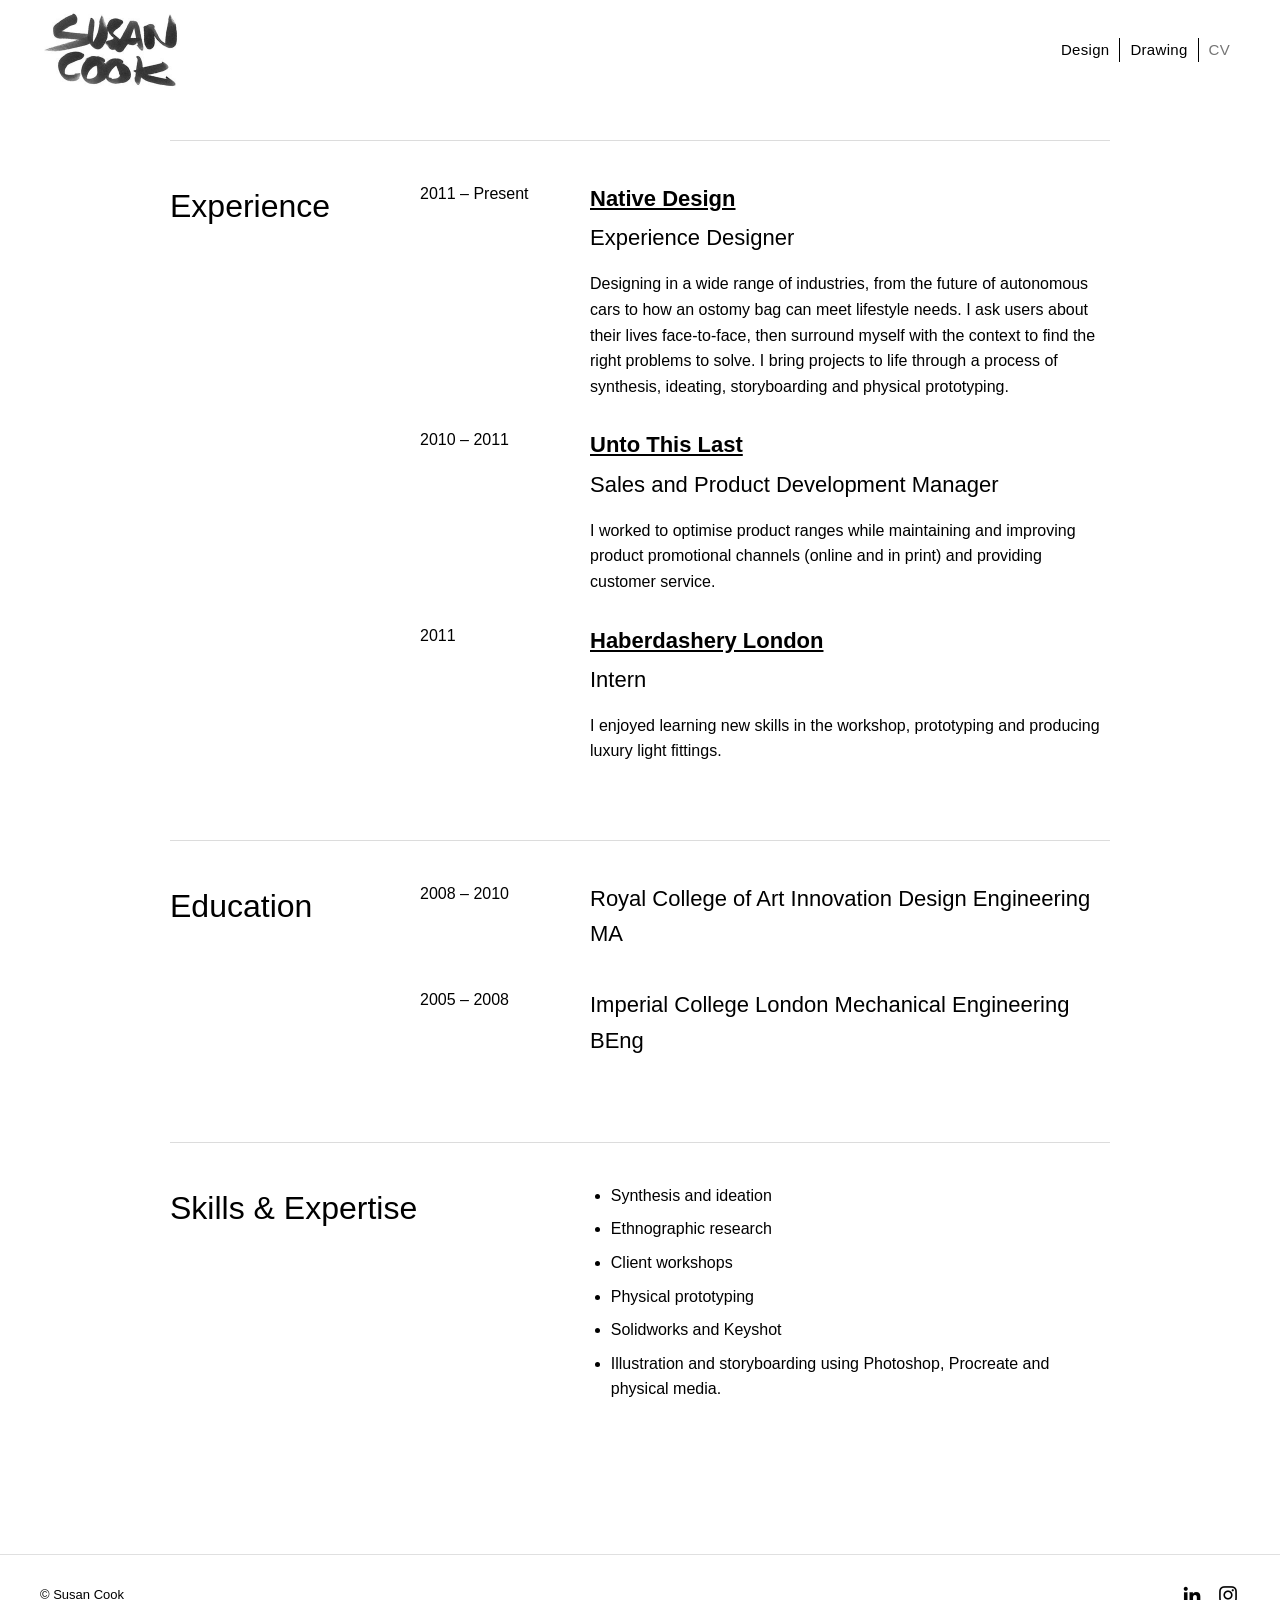
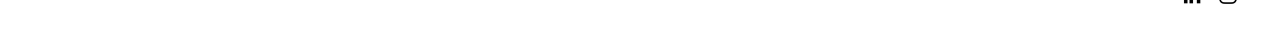
==== cv.html @ d1df6738 "Asset and code initial commit" ====
<!DOCTYPE html>
<html lang="en">
<head>
  <meta charset="UTF-8">
  <meta name="viewport" content="width=device-width, initial-scale=1">
  <title>CV | Susan Cook</title>
  <meta name="description" content="CV — Susan Cook, Experience Designer">
  <link rel="stylesheet" href="assets/css/style.css">
  <link rel="icon" href="assets/images/logo.jpeg" type="image/jpeg">
</head>
<body>
  <header class="site-header">
    <div class="header-inner">
      <a class="logo" href="index.html" aria-label="Susan Cook home">
        <img src="assets/images/logo.jpeg" alt="Susan Cook" width="147" height="80">
      </a>
      <nav aria-label="Main">
        <ul class="site-nav">
          <li><a href="design.html">Design</a></li>
          <li><a href="drawing.html">Drawing</a></li>
          <li><a class="active" href="cv.html">CV</a></li>
        </ul>
      </nav>
    </div>
  </header>

  <main>
    <div class="page-inner">
      <section class="cv-section">
        <h2>Experience</h2>

        <article class="cv-entry">
          <p class="dates">2011 – Present</p>
          <h3><a href="https://native.com/" target="_blank" rel="noopener noreferrer">Native Design</a> Experience Designer</h3>
          <p>Designing in a wide range of industries, from the future of autonomous cars to how an ostomy bag can meet lifestyle needs. I ask users about their lives face-to-face, then surround myself with the context to find the right problems to solve. I bring projects to life through a process of synthesis, ideating, storyboarding and physical prototyping.</p>
        </article>

        <article class="cv-entry">
          <p class="dates">2010 – 2011</p>
          <h3><a href="https://www.untothislast.co.uk/" target="_blank" rel="noopener noreferrer">Unto This Last</a> Sales and Product Development Manager</h3>
          <p>I worked to optimise product ranges while maintaining and improving product promotional channels (online and in print) and providing customer service.</p>
        </article>

        <article class="cv-entry">
          <p class="dates">2011</p>
          <h3><a href="https://www.haberdashery.com/" target="_blank" rel="noopener noreferrer">Haberdashery London</a> Intern</h3>
          <p>I enjoyed learning new skills in the workshop, prototyping and producing luxury light fittings.</p>
        </article>
      </section>

      <section class="cv-section">
        <h2>Education</h2>

        <article class="cv-entry">
          <p class="dates">2008 – 2010</p>
          <h3>Royal College of Art Innovation Design Engineering MA</h3>
        </article>

        <article class="cv-entry">
          <p class="dates">2005 – 2008</p>
          <h3>Imperial College London Mechanical Engineering BEng</h3>
        </article>
      </section>

      <section class="cv-section">
        <h2>Skills &amp; Expertise</h2>
        
        <article class="cv-entry">
          <p class="dates"></p>
          <p><ul class="cv-skills">
            <li>Synthesis and ideation</li>
            <li>Ethnographic research</li>
            <li>Client workshops</li>
            <li>Physical prototyping</li>
            <li>Solidworks and Keyshot</li>
            <li>Illustration and storyboarding using Photoshop, Procreate and physical media.</li>
          </ul></p>
        </article>

      </section>
    </div>
  </main>

  <footer class="site-footer">
    <hr class="footer-rule">
    <div class="footer-inner">
      <p class="copyright">&copy; Susan Cook</p>
      <ul class="social-links">
        <li>
          <a href="https://www.linkedin.com/in/susan-cook-65aa061a/" target="_blank" rel="noopener noreferrer" aria-label="LinkedIn">
            <img src="assets/images/icon-linkedin.png" alt="" width="24" height="24">
          </a>
        </li>
        <li>
          <a href="https://www.instagram.com/suekatcook/" target="_blank" rel="noopener noreferrer" aria-label="Instagram">
            <img src="assets/images/icon-instagram.png" alt="" width="24" height="24">
          </a>
        </li>
      </ul>
    </div>
  </footer>

  <script src="assets/js/main.js"></script>
</body>
</html>
---- assets/css/style.css ----
:root {
  --site-width: 980px;
  --text: #000000;
  --text-muted: #757575;
  --text-hover: #757575;
  --bg: #ffffff;
  --footer-bg: #ffffff;
  --line: #000000;
  --button-bg: #3b3b3b;
  --button-bg-hover: #757575;
  --button-text: #ffffff;
--font-heading: "Helvetica Neue", Helvetica, Arial, sans-serif;
  --font-body: "Helvetica Neue", Helvetica, Arial, sans-serif;
  --transition: 0.4s ease;
}

*,
*::before,
*::after {
  box-sizing: border-box;
}

html {
  scroll-behavior: smooth;
}

body {
  margin: 0;
  min-height: 100vh;
  display: flex;
  flex-direction: column;
  background: var(--bg);
  color: var(--text);
  font-family: var(--font-body);
  font-weight: 300; /* Applies the thinner typeface globally */
  font-size: 16px;
  line-height: 1.6;
}

/* Typography Updates */
body, .site-nav, .cv-section {
  font-family: var(--font-heading);
  font-weight: 300; 
}

.cv-section h2 {
  font-weight: 600; 
  font-size: 22px;
}

.cv-entry h3 {
  font-weight: 600;
  font-size: 18px;
}

img {
  max-width: 100%;
  height: auto;
  display: block;
}

a {
  color: inherit;
  text-decoration: none;
}

a:hover {
  color: var(--text-hover);
}

.site-header,
.site-footer {
  width: 100%;
}

.site-header {
  position: sticky;
  top: 0;
  z-index: 100;
  background: var(--bg);
}

.header-inner,
.footer-inner {
  width: 100%;
  margin: 0 auto;
  padding: 0 40px; 
}

.page-inner {
  width: min(100%, var(--site-width));
  margin: 0 auto;
  padding: 0 20px;
}

.site-nav {
  display: flex;
  align-items: center;
  list-style: none;
  margin: 0;
  padding: 0;
  font-family: var(--font-heading);
  font-size: 18px; /* Increased from 15px */
  font-weight: 100; /* Added thinner typeface */
  letter-spacing: 0.02em;
}

.header-inner {
  display: flex;
  align-items: center;
  justify-content: space-between;
  min-height: 100px;
}

.logo img {
  width: 147px;
  height: auto;
}

.site-nav {
  display: flex;
  align-items: center;
  list-style: none;
  margin: 0;
  padding: 0;
  font-family: var(--font-heading);
  font-size: 15px;
  letter-spacing: 0.02em;
}

.site-nav li + li {
  border-left: 1px solid var(--line);
}

.site-nav a {
  display: block;
  padding: 0 10px;
  transition: color var(--transition);
}

.site-nav a.active {
  color: var(--text-muted);
}

main {
  flex: 1;
}

.page-inner {
  padding-top: 40px;
  padding-bottom: 60px;
}

.site-footer {
  background: var(--footer-bg);
  margin-top: auto;
}

.footer-rule {
  border: 0;
  border-top: 1px solid #e0e0e0;
  margin: 0;
}

.footer-inner {
  display: flex;
  align-items: center;
  justify-content: space-between;
  gap: 20px;
  min-height: 80px;
  padding-top: 16px;
  padding-bottom: 16px;
}

.copyright {
  margin: 0;
  font-size: 13px;
  letter-spacing: normal;
}

.social-links {
  display: flex;
  gap: 12px;
  list-style: none;
  margin: 0;
  padding: 0;
}

.social-links a {
  display: block;
  width: 24px;
  height: 24px;
}

.social-links img {
  width: 24px;
  height: 24px;
  object-fit: cover;
}

/* Home */
.home-hero {
  display: flex;
  flex-direction: row;
  align-items: center;
  justify-content: center;
  gap: 60px;
  padding: 40px 20px 80px;
  max-width: 1000px;
  margin: 0 auto;
}

.hero-content {
  text-align: left;
}

.headshot {
  width: 400px;
  max-width: 40vw;
  aspect-ratio: 1;
  border-radius: 50%;
  object-fit: cover;
  margin-bottom: 0; /* Removed margin */
}

.home-hero h1 {
  font-family: var(--font-heading);
  font-size: 42px;
  font-weight: 100;
  line-height: 1.2;
  margin: 0 0 24px;
  max-width: 700px;
}

.home-hero .intro {
  max-width: 640px;
  margin: 0 0 16px;
  font-size: 16px;
}

.home-links {
  display: flex;
  flex-direction: row; /* Horizontal alignment */
  align-items: center;
  gap: 18px;
  margin-top: 36px;
}

.btn-link {
  display: inline-flex;
  align-items: center;
  justify-content: center;
  min-width: 120px; /* Reduced to fit side-by-side better */
  padding: 12px 28px;
  background: var(--button-bg);
  color: var(--button-text);
  font-family: var(--font-body);
  font-size: 15px;
  border-radius: 50px; /* Added rounded corners */
  transition: background-color var(--transition), color var(--transition);
}

.btn-link:hover {
  background: #e3a82b; /* Mustard yellow */
  color: var(--button-text);
}

.fade-rise {
  opacity: 0;
  transform: translateY(24px);
  transition: opacity 0.8s cubic-bezier(0.37, 0, 0.63, 1),
    transform 0.8s cubic-bezier(0.37, 0, 0.63, 1);
}

.fade-rise.is-visible {
  opacity: 1;
  transform: translateY(0);
}

/* Content pages */
.page-title {
  font-family: var(--font-heading);
  font-size: 28px;
  font-weight: 100;
  margin: 0 0 24px;
}

.lead {
  font-size: 18px;
  margin-bottom: 40px;
}

/* Design */
.design-section {
  display: grid;
  grid-template-columns: 1fr 1fr;
  gap: 40px;
  align-items: center; /* Changed from start to center */
  margin-bottom: 64px;
}

.design-section.reverse .design-copy {
  order: 2;
}

.design-section.reverse .design-gallery-wrap {
  order: 1;
}

.design-section h2 {
  display: inline-block;
  font-family: var(--font-heading);
  font-size: 28px;
  font-weight: 600;
  margin: 0 8px 8px 0;
}

.design-section h2::after {
  content: " |";
  font-weight: 300;
  color: #000;
}

.design-section h3 {
  display: inline-block;
  font-family: var(--font-body);
  font-size: 24px;
  font-weight: 300;
  margin: 0 0 16px;
  color: #333;
}

.design-section p {
  margin: 0 0 12px;
}

.design-gallery {
  position: relative;
  width: 100%;
  aspect-ratio: 1 / 1; /* Changed from 4 / 3 to make it square */
  overflow: hidden;
  background: #f5f5f5;
  cursor: pointer; 
}

.design-gallery img {
  position: absolute;
  inset: 0;
  width: 100%;
  height: 100%;
  object-fit: cover;
  opacity: 0;
  transition: opacity 2s ease-in-out;
}

.design-gallery img.active {
  opacity: 1;
}

.gallery-dots {
  position: absolute;
  bottom: 12px;
  left: 50%;
  transform: translateX(-50%);
  display: flex;
  gap: 8px;
  z-index: 2;
}

.gallery-dots button {
  width: 8px;
  height: 8px;
  border: 0;
  border-radius: 50%;
  padding: 0;
  background: rgba(255, 255, 255, 0.5);
  cursor: pointer;
}

.gallery-dots button.active {
  background: #ffffff;
}

.caption {
  position: absolute;
  bottom: 0;
  left: 0;
  width: 100%;
  padding: 24px 16px 12px;
  background: linear-gradient(to bottom, transparent, rgba(255, 255, 255, 0.9) 40%);
  color: #000;
  font-weight: bold;
  font-family: var(--font-body);
  z-index: 3;
  opacity: 0;
  transition: opacity 0.3s ease;
  pointer-events: none; /* Prevents caption from interfering with lightbox clicks */
}

.design-gallery:hover img.active + .caption {
  opacity: 1;
}

/* Drawing */
.drawing-grid {
  column-count: 4;
  column-gap: 16px;
  width: 100%;
}

.drawing-item {
  border: 0;
  padding: 0;
  background: none;
  cursor: zoom-in;
  width: 100%;
  margin-bottom: 16px;
  display: inline-block;
  break-inside: avoid; /* Prevents images from splitting across columns */
  transition: transform 0.2s ease, opacity 0.2s ease;
}

.drawing-item:hover {
  transform: scale(1.02);
  opacity: 0.8;
}

.drawing-item img {
  width: 100%;
  height: auto;
  border-radius: 4px; /* Optional: adds a slight rounding to match modern layouts */
}

/* CV */
/* CV Grid Layout */
.cv-section {
  display: grid;
  grid-template-columns: 250px 1fr;
  border-top: 1px solid #dcdcdc;
  padding-top: 40px;
  margin-bottom: 40px;
}

/* Force section titles to the left column */
.cv-section > h2 {
  grid-column: 1;
  margin: 0;
}

/* Force articles and skill lists to the right column */
.cv-section > article, 
.cv-section > ul {
  grid-column: 2;
}

/* Sub-grid to align dates and roles */
.cv-entry {
  display: grid;
  grid-template-columns: 150px 1fr;
  column-gap: 20px;
  row-gap: 8px;
  margin-bottom: 40px;
}

.cv-entry .dates {
  grid-column: 1;
  grid-row: 1;
  margin: 0;
  font-size: 14px;
}

.cv-entry h3 {
  font-weight: 300;
  font-size: 20px;
  margin: 0 0 8px;
  display: flex;
  flex-direction: column; /* Forces the link and text onto separate lines */
  gap: 4px;
}

.cv-entry p:not(.dates) {
  grid-column: 2;
  grid-row: 2;
  margin: 0;
}

.cv-section {
  margin-bottom: 48px;
}

.cv-section h2 {
  font-family: var(--font-heading);
  font-size: 32px;
  font-weight: 100;
  margin: 0 0 24px;
}

.cv-entry {
  margin-bottom: 28px;
}

.cv-entry .dates {
  margin: 0 0 4px;
  font-size: 16px;
}

.cv-entry h3 {
  font-size: 22px;
  font-weight: normal;
  margin: 0 0 8px;
}

.cv-entry h3 a {
  font-weight: 600;
  text-decoration: underline;
  text-underline-offset: 2px;
}

.cv-entry p {
  margin: 0;
}

.cv-skills {
  list-style: disc;
  padding-left: 1.3em;
  margin: 0;
}

.cv-skills li {
  margin-bottom: 8px;
}

/* Lightbox */
.lightbox {
  position: fixed;
  inset: 0;
  z-index: 1000;
  display: none;
  align-items: center;
  justify-content: center;
  background: rgba(0, 0, 0, 0.9);
  padding: 24px;
}

.lightbox.open {
  display: flex;
}

.lightbox img {
  max-width: min(95vw, 1200px);
  max-height: 90vh;
  object-fit: contain;
}

.lightbox-close,
.lightbox-prev,
.lightbox-next {
  position: absolute;
  border: 0;
  background: transparent;
  color: #fff;
  font-size: 32px;
  cursor: pointer;
  line-height: 1;
  padding: 8px 16px;
}

.lightbox-close {
  top: 12px;
  right: 12px;
  font-size: 40px;
}

.lightbox-prev {
  left: 12px;
  top: 50%;
  transform: translateY(-50%);
}

.lightbox-next {
  right: 12px;
  top: 50%;
  transform: translateY(-50%);
}

@media (max-width: 768px) {
  .header-inner {
    flex-direction: column;
    gap: 16px;
    padding-top: 20px;
    padding-bottom: 20px;
    min-height: auto;
  }

  .design-section,
  .design-section.reverse .design-copy,
  .design-section.reverse .design-gallery-wrap {
    grid-template-columns: 1fr;
    order: unset;
  }

  .footer-inner {
    flex-direction: column;
    text-align: center;
  }

  .headshot {
    width: 280px;
  }

  .home-hero h1 {
    font-size: 32px;
  }
  
  .home-hero {
    flex-direction: column;
    text-align: center;
    gap: 20px;
  }
  
  .hero-content {
    text-align: center;
  }
  
  .headshot {
    max-width: 70vw;
    margin-bottom: 20px;
  }
  
  .home-links {
    flex-direction: column;
    width: 100%;
  }
  
  .btn-link {
    width: 100%;
  }
  .drawing-grid { 
    column-count: 2; 
  }
}

@media (max-width: 480px) {
  .drawing-grid { 
    column-count: 1; 
  }
}

@media (prefers-reduced-motion: reduce) {
  .fade-rise {
    opacity: 1;
    transform: none;
    transition: none;
  }

  .design-gallery img {
    transition: none;
  }
}
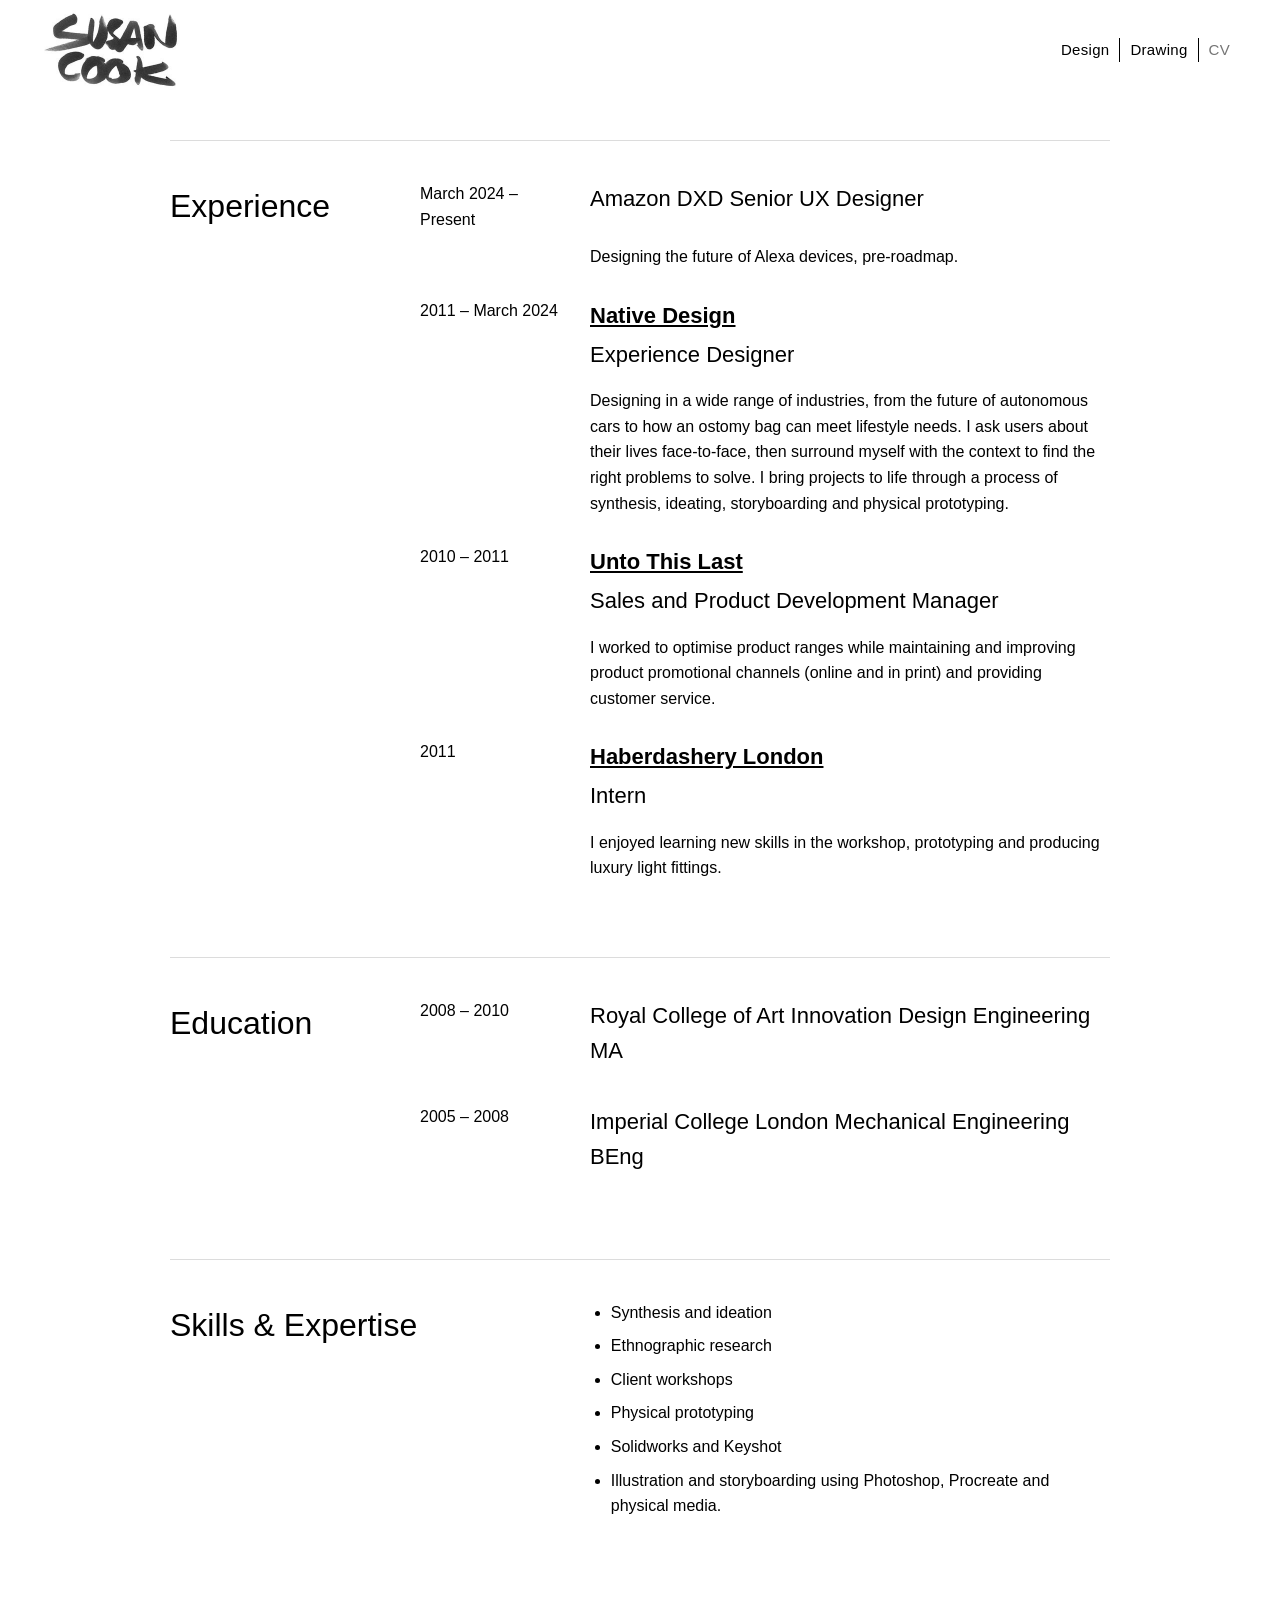
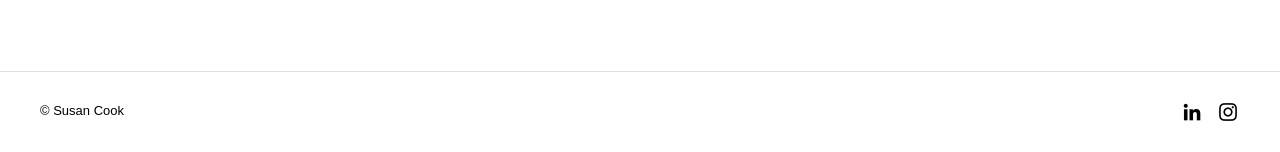
==== commit fbdb3e88: "Update CV with Amazon DXD role, fix CV mobile layout overflow Add Senior UX Designer role at Amazon " ====
--- a/cv.html
+++ b/cv.html
@@ -30,7 +30,13 @@
         <h2>Experience</h2>
 
         <article class="cv-entry">
-          <p class="dates">2011 – Present</p>
+          <p class="dates">March 2024 – Present</p>
+          <h3>Amazon DXD Senior UX Designer</h3>
+          <p>Designing the future of Alexa devices, pre-roadmap.</p>
+        </article>
+
+        <article class="cv-entry">
+          <p class="dates">2011 – March 2024</p>
           <h3><a href="https://native.com/" target="_blank" rel="noopener noreferrer">Native Design</a> Experience Designer</h3>
           <p>Designing in a wide range of industries, from the future of autonomous cars to how an ostomy bag can meet lifestyle needs. I ask users about their lives face-to-face, then surround myself with the context to find the right problems to solve. I bring projects to life through a process of synthesis, ideating, storyboarding and physical prototyping.</p>
         </article>
--- a/assets/css/style.css
+++ b/assets/css/style.css
@@ -635,8 +635,33 @@
   .btn-link {
     width: 100%;
   }
-  .drawing-grid { 
-    column-count: 2; 
+  .drawing-grid {
+    column-count: 2;
+  }
+
+  .cv-section {
+    grid-template-columns: 1fr;
+  }
+
+  .cv-section > h2 {
+    grid-column: 1;
+    margin-bottom: 16px;
+  }
+
+  .cv-section > article,
+  .cv-section > ul {
+    grid-column: 1;
+  }
+
+  .cv-entry {
+    grid-template-columns: 1fr;
+  }
+
+  .cv-entry .dates,
+  .cv-entry h3,
+  .cv-entry p:not(.dates) {
+    grid-column: 1;
+    grid-row: auto;
   }
 }
 
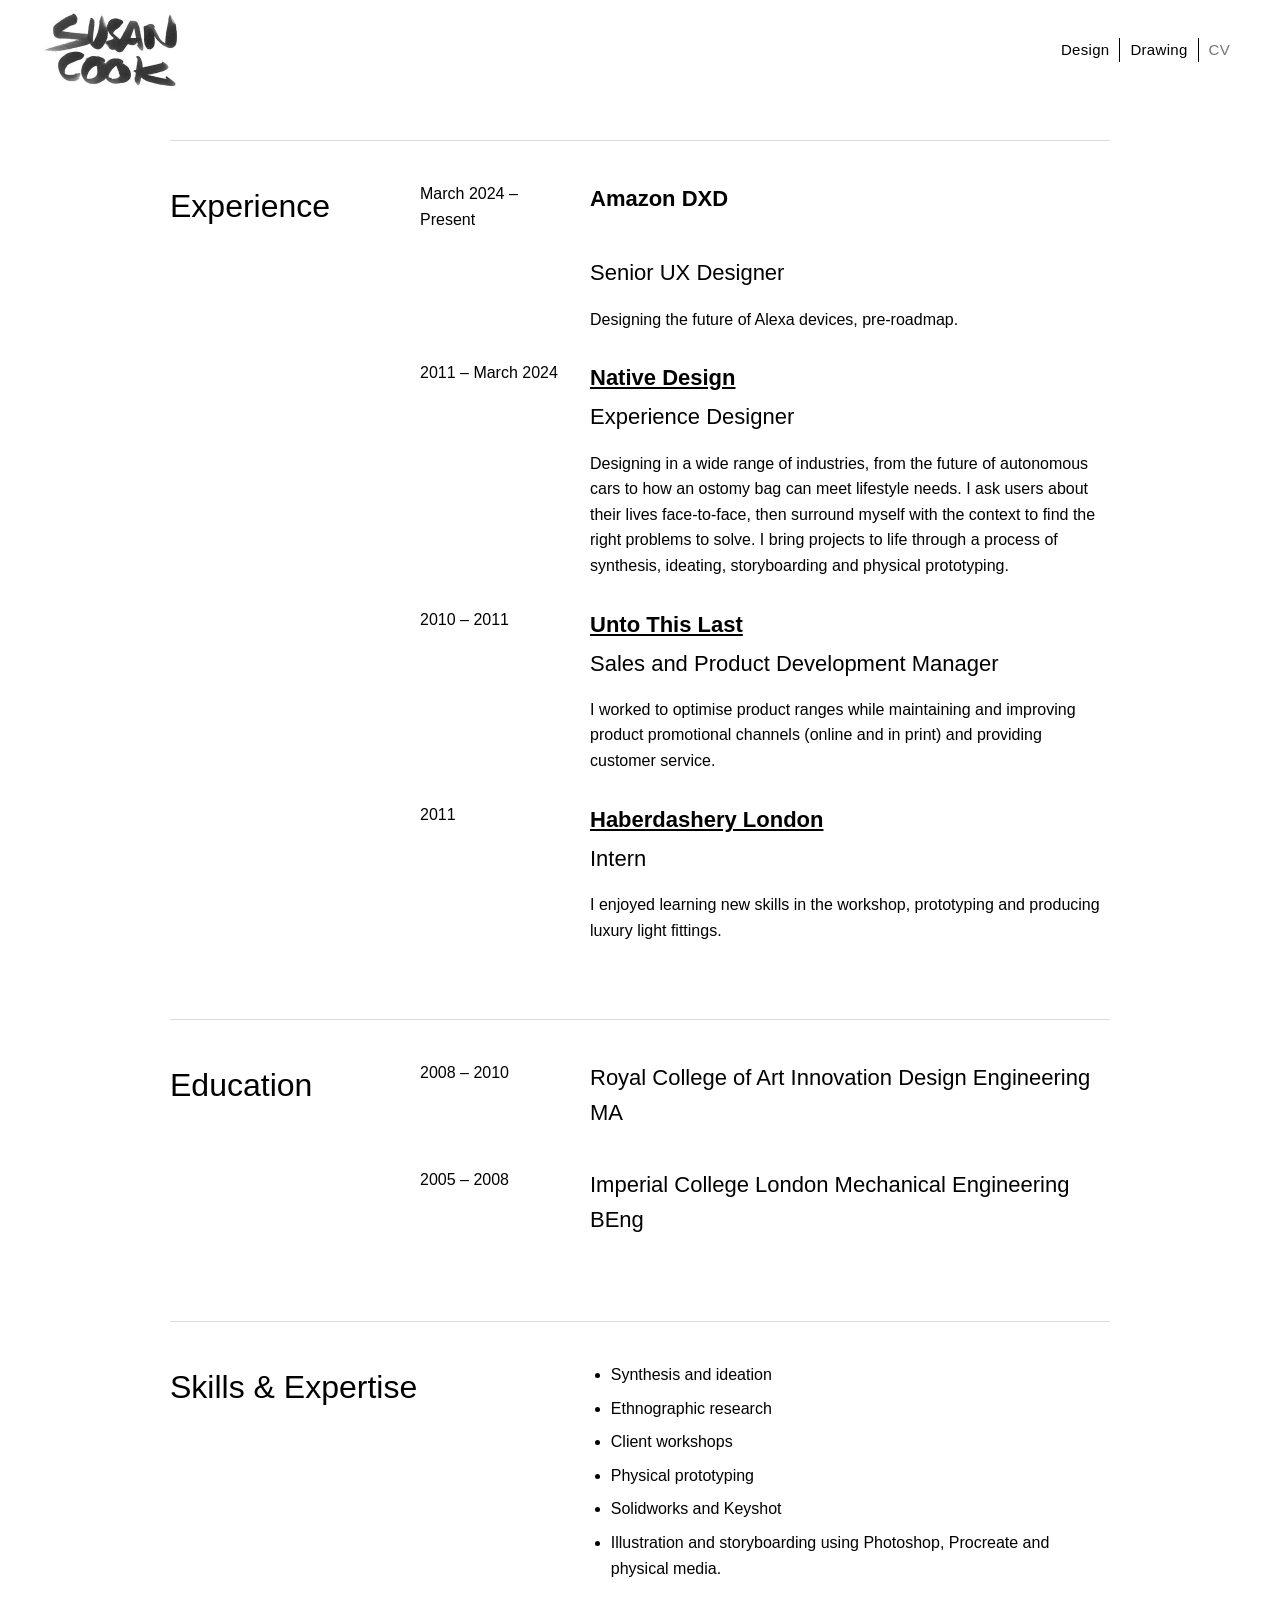
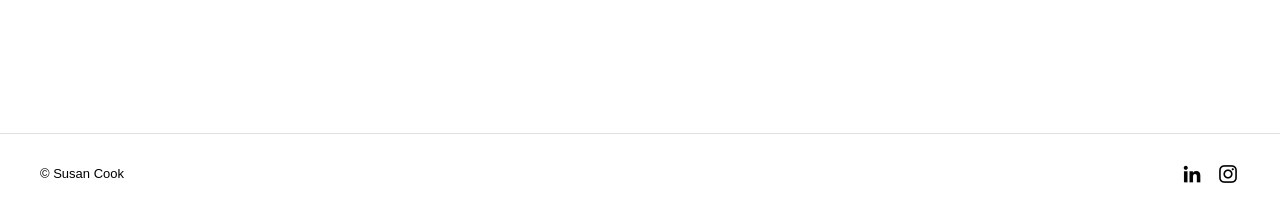
==== commit 5b0d4fb4: "Bold Amazon DXD and add line break in CV entry No company link available for Amazon DXD, so bold the" ====
--- a/cv.html
+++ b/cv.html
@@ -31,7 +31,7 @@
 
         <article class="cv-entry">
           <p class="dates">March 2024 – Present</p>
-          <h3>Amazon DXD Senior UX Designer</h3>
+          <h3><strong>Amazon DXD</strong><br>Senior UX Designer</h3>
           <p>Designing the future of Alexa devices, pre-roadmap.</p>
         </article>
 
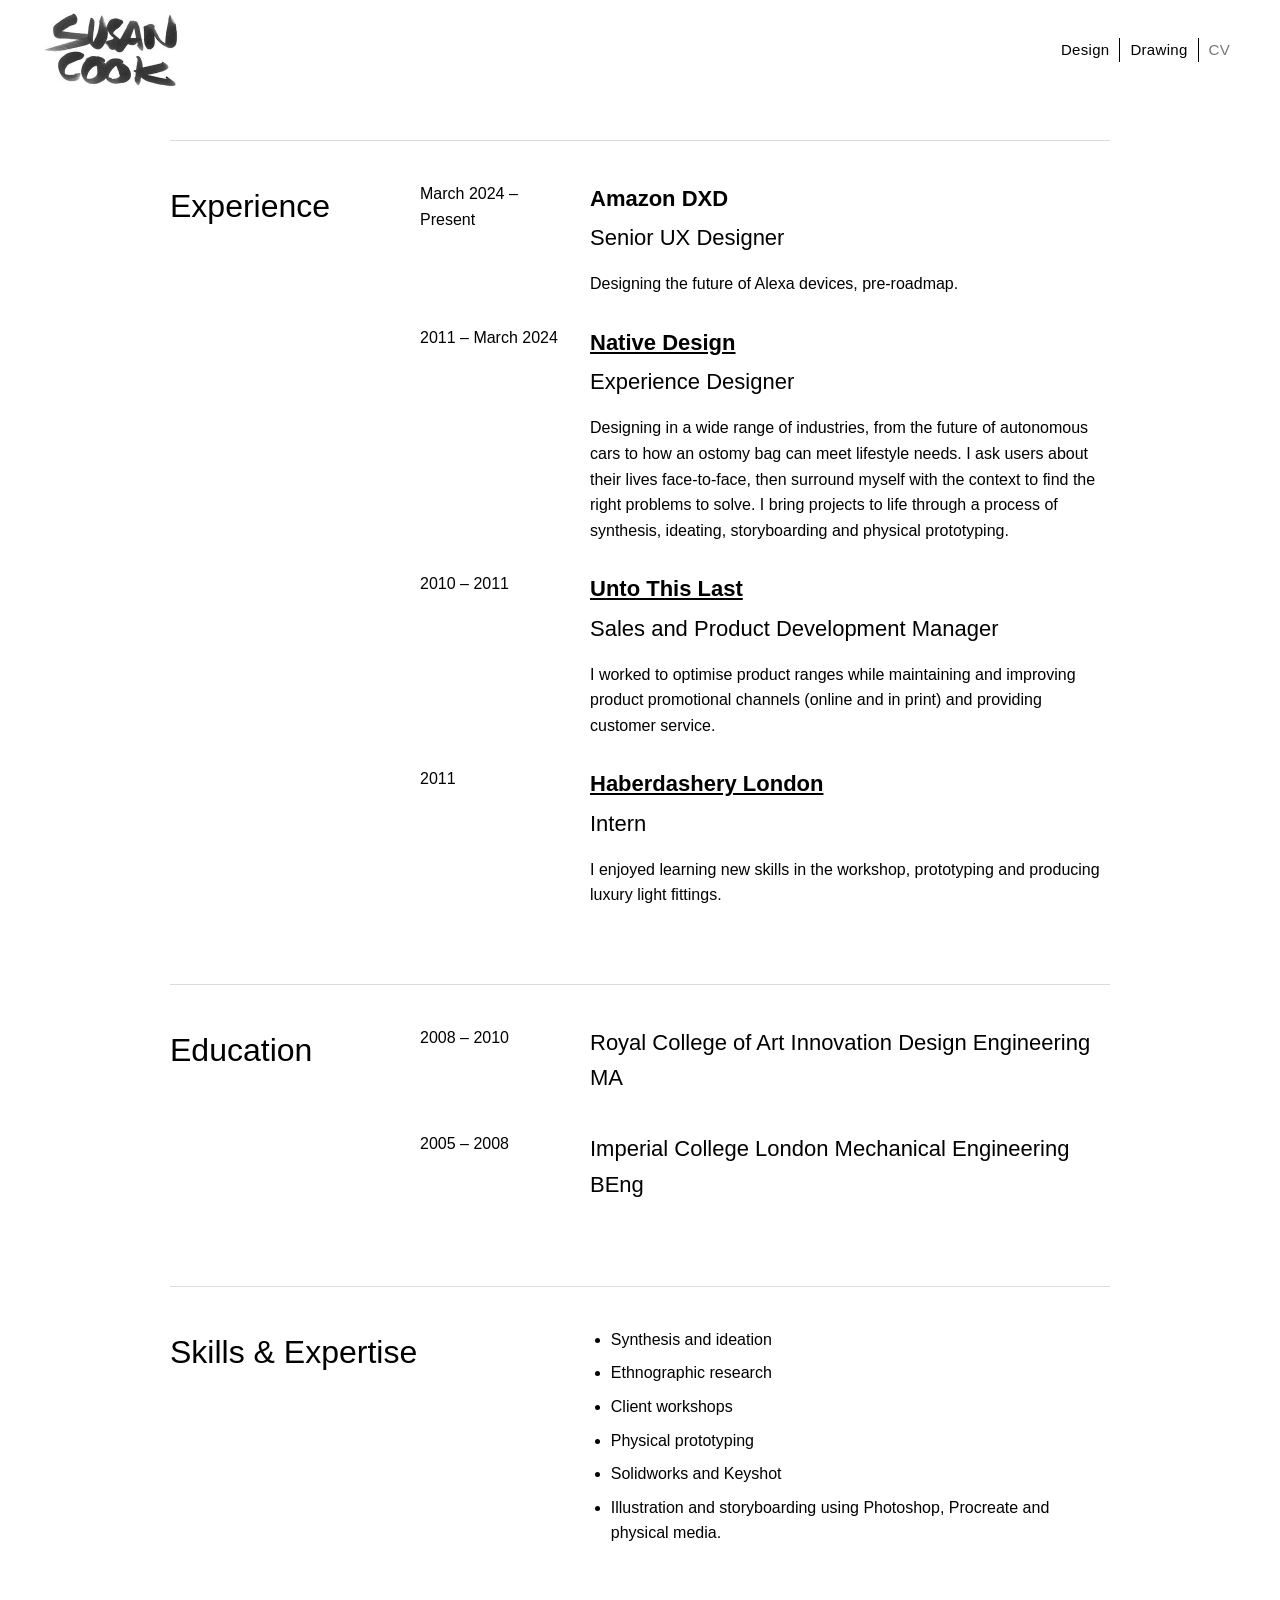
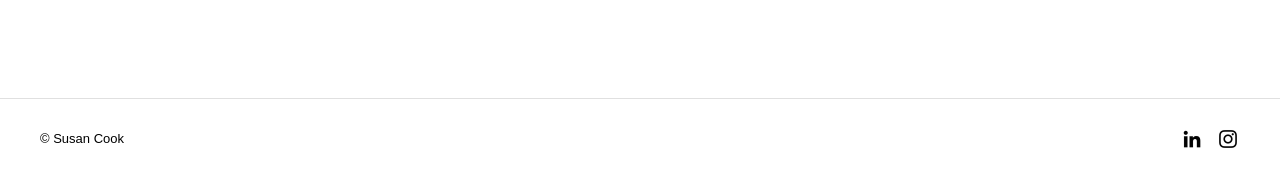
==== commit ebf155df: "Remove extra line break in Amazon DXD CV entry The h3 already stacks its children onto separate line" ====
--- a/cv.html
+++ b/cv.html
@@ -31,7 +31,7 @@
 
         <article class="cv-entry">
           <p class="dates">March 2024 – Present</p>
-          <h3><strong>Amazon DXD</strong><br>Senior UX Designer</h3>
+          <h3><strong>Amazon DXD</strong> Senior UX Designer</h3>
           <p>Designing the future of Alexa devices, pre-roadmap.</p>
         </article>
 
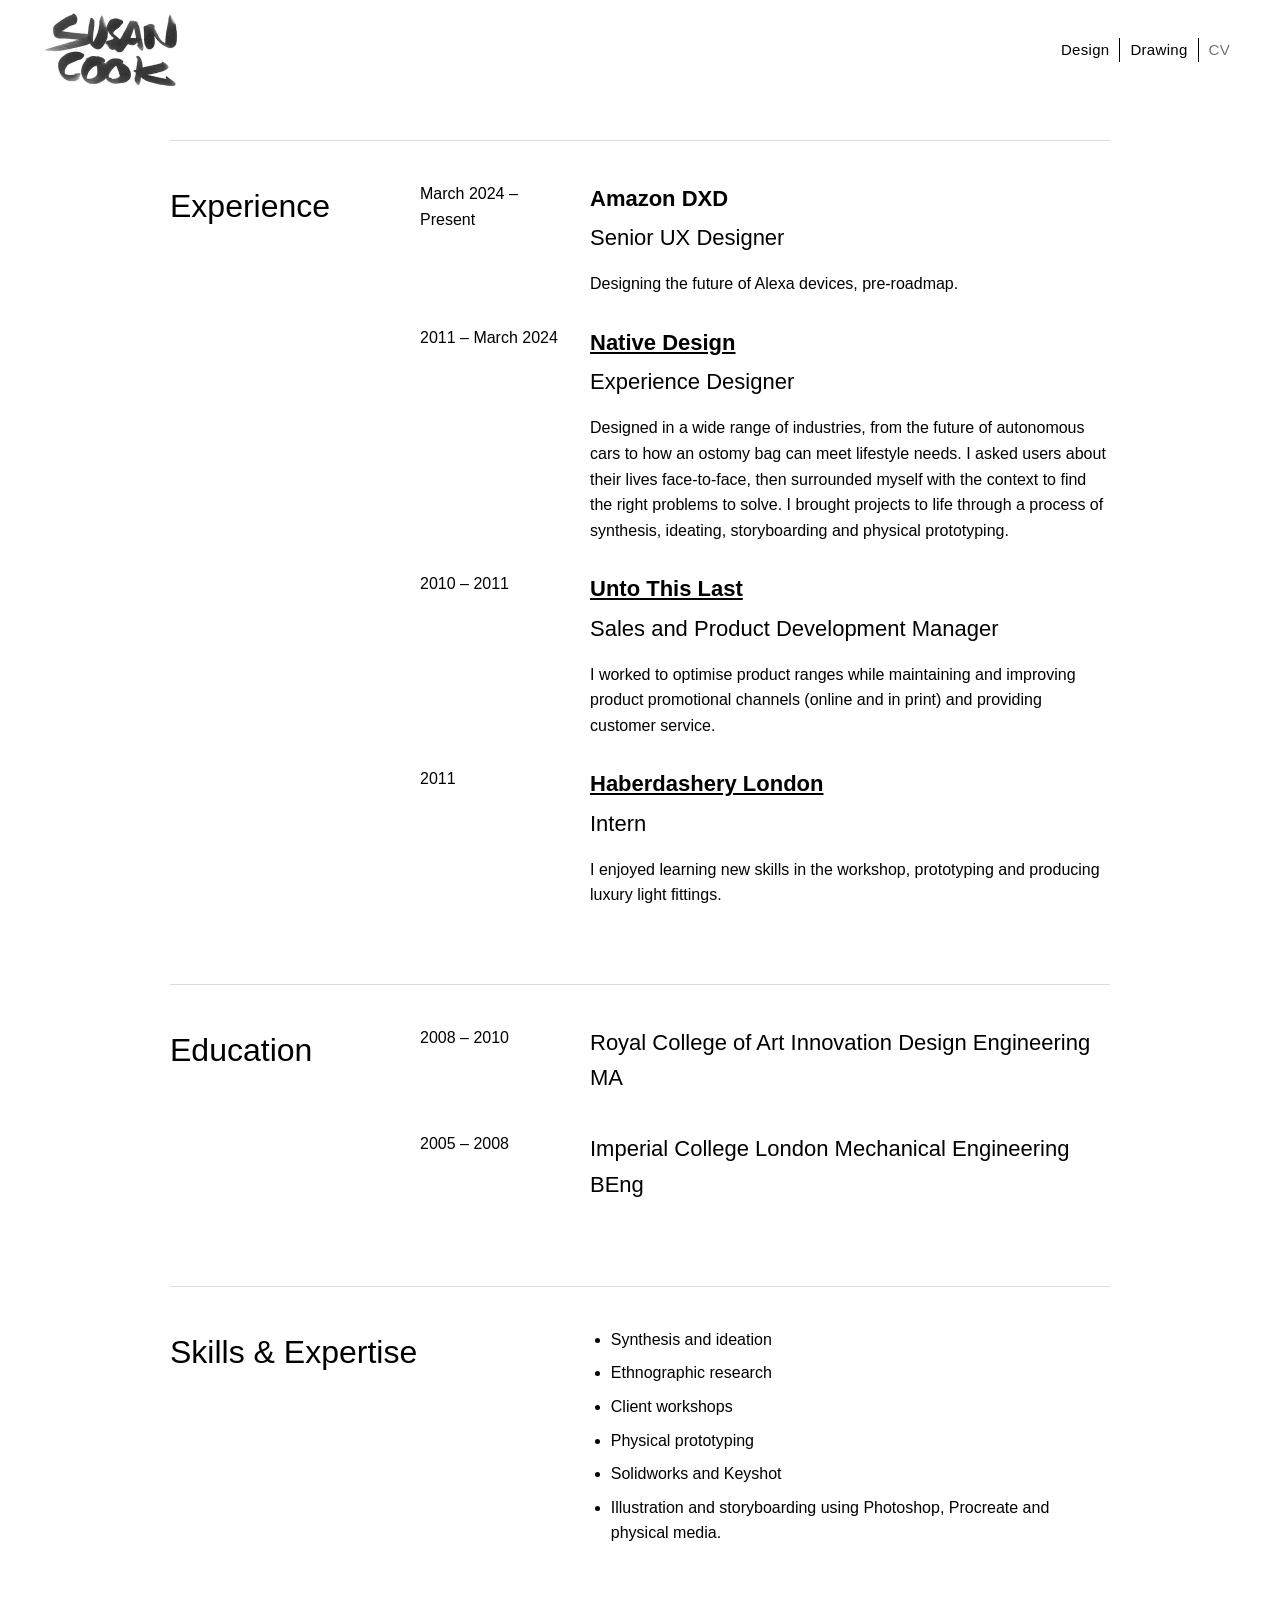
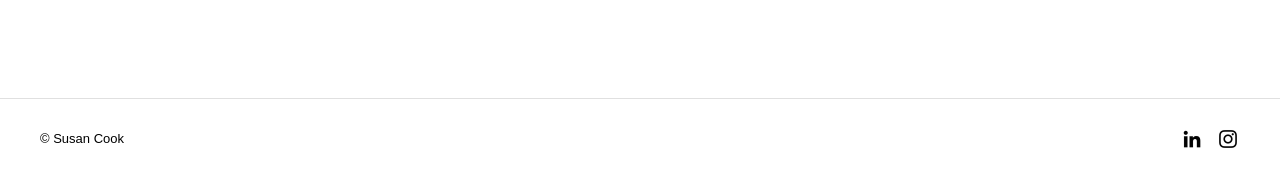
==== commit 884f03bf: "Put Native Design description in past tense The role ended in March 2024, so its description should " ====
--- a/cv.html
+++ b/cv.html
@@ -38,7 +38,7 @@
         <article class="cv-entry">
           <p class="dates">2011 – March 2024</p>
           <h3><a href="https://native.com/" target="_blank" rel="noopener noreferrer">Native Design</a> Experience Designer</h3>
-          <p>Designing in a wide range of industries, from the future of autonomous cars to how an ostomy bag can meet lifestyle needs. I ask users about their lives face-to-face, then surround myself with the context to find the right problems to solve. I bring projects to life through a process of synthesis, ideating, storyboarding and physical prototyping.</p>
+          <p>Designed in a wide range of industries, from the future of autonomous cars to how an ostomy bag can meet lifestyle needs. I asked users about their lives face-to-face, then surrounded myself with the context to find the right problems to solve. I brought projects to life through a process of synthesis, ideating, storyboarding and physical prototyping.</p>
         </article>
 
         <article class="cv-entry">
